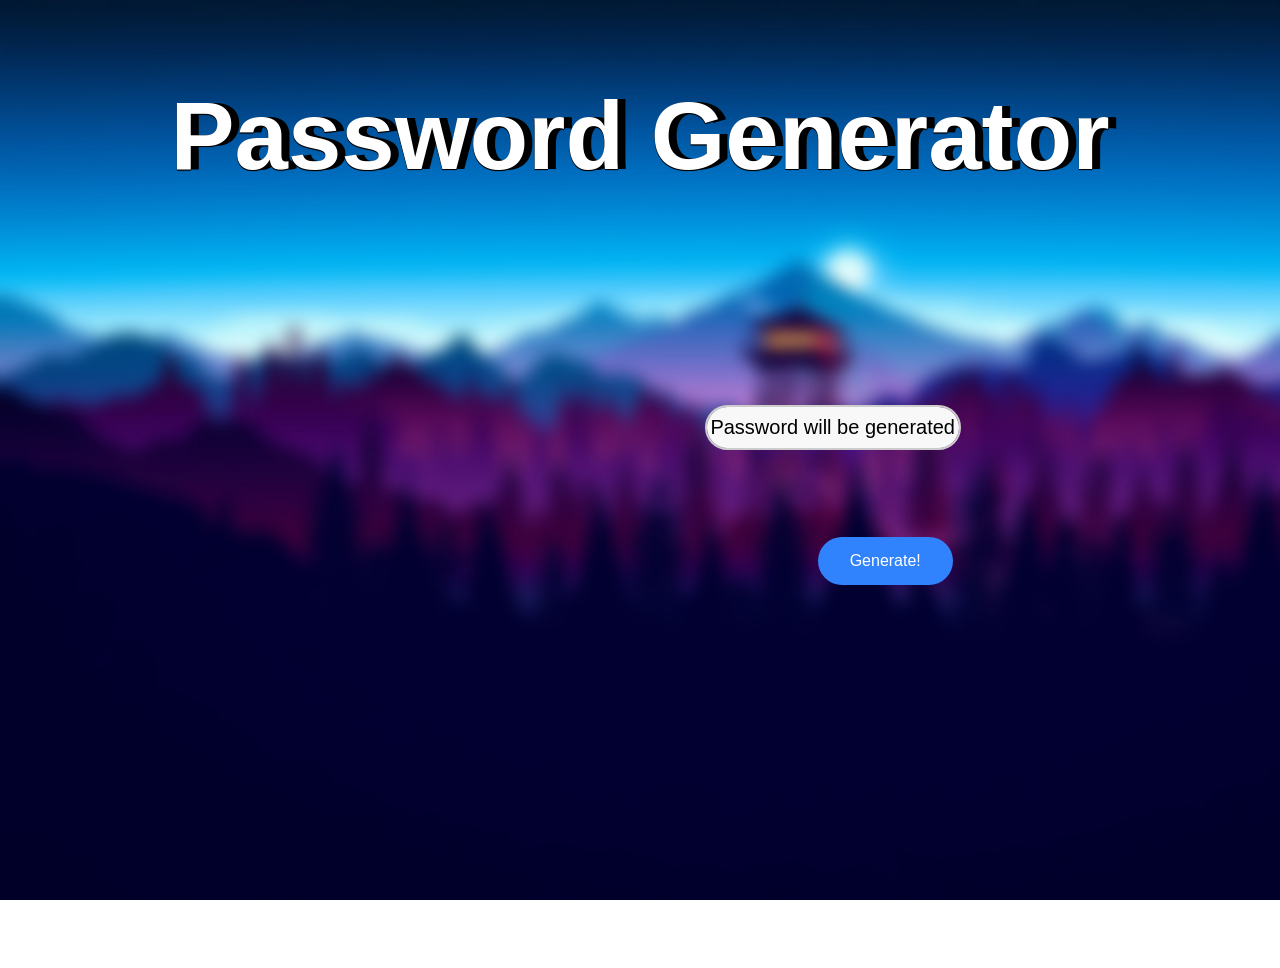
==== src/index.html @ 33dc2971 "added button functionality" ====
<!DOCTYPE html>
<html lang="en">
  <head>
    <meta charset="UTF-8" />
    <meta name="viewport" content="width=device-width, initial-scale=1.0" />
    
    <link
      rel="stylesheet"
      href="https://use.fontawesome.com/releases/v5.2.0/css/all.css"
      integrity="sha384-hWVjflwFxL6sNzntih27bfxkr27PmbbK/iSvJ+a4+0owXq79v+lsFkW54bOGbiDQ"
      crossorigin="anonymous"
    />
    <link rel="stylesheet" href="style/coolifier.css">
    <title>Password Generator</title>
   
  </head>

  <body id="backdrop">
    <div class="overlay"></div>
    
    <main id="home">
      <h1 class="header">
        Password Generator
      </h1>

      <div id="textBox">
      <textarea id="area" name="area" rows="5" cols="10" readonly>Password will be generated here. </textarea>
      </div>

      <div id = "generateButton"> 
        <button type="button" onclick="generatePassword()">Generate!</button>
      </div>

      <div class="icon">
        <a href="https://github.com/jordan-liubenov">
          <i class="fab fa-github fa-2x"></i>
        </a>
      </div>

    </main>
    <script src="js/script.js"></script>
  </body>
</html>
---- src/style/coolifier.css ----
* {
  box-sizing: border-box; }

body {
  background-color: #1f1f1f;
  color: white;
  height: 100%;
  margin: 0;
  font-family: "Readex Pro" ,Verdana, sans-serif;
  line-height: 1.5; 

  color: #fff;
    text-shadow: 8px 0 0 #000, 0 1px 1px #000, 0 1px 0 #000, 1px 0 0 #000;

}
  body#backdrop {
    background: url(../pictures/background.jpg);
    background-attachment: fixed;
    background-size: cover; }
    
h1 {font-weight: 580;}


h1.header {
  margin-top: 0;
  text-align: center;
  font-size: 6.0rem; }

.icon a {
  color: rgb(250, 250, 250);
    position: absolute;
    left: 1860px;
    top: 920px;
}

a:hover:before{
  transition: width 0.1s ease-in-out;
  content: "My GitHub! ";
  position: absolute;
  bottom: 1.0px;
  right: 55px;
}
  

main {
  padding: 4rem;
  min-height: calc(100vh - 60px); }

  main .icon {
  margin-top: 1rem; }

  main .icon a {
  padding: 0.4rem; }

  main .icon a:hover {
  color: #cf4dbe;
  transition: all 1.2s ease-in-out; }

  textarea{
    position: fixed;
    left: 78.3vh;
    bottom: 50vh;

    vertical-align:middle;

    font-family: "Readex Pro" ,Verdana, sans-serif;
    line-height: 1.8; 
    text-align: center;
    

    margin: auto;
    

    width: 20%;
    height: 5%;
    
    box-sizing: border-box;
    border: 2px solid #ccc;
    border-radius: 25px;
    background-color: #f8f8f8;
    font-size: 20px;
    resize: none;
  } 

 button {
  position: fixed;
  left: 90.85vh;
    bottom: 35vh;
  background-color: #3183fd; /* Green */
  border: none;
  border-radius: 25px;
  color: white;
  padding: 15px 32px;
  text-align: center;
  text-decoration: none;
  display: inline-block;
  font-size: 16px;
  font-family: "Readex Pro" ,Verdana, sans-serif;

  
}
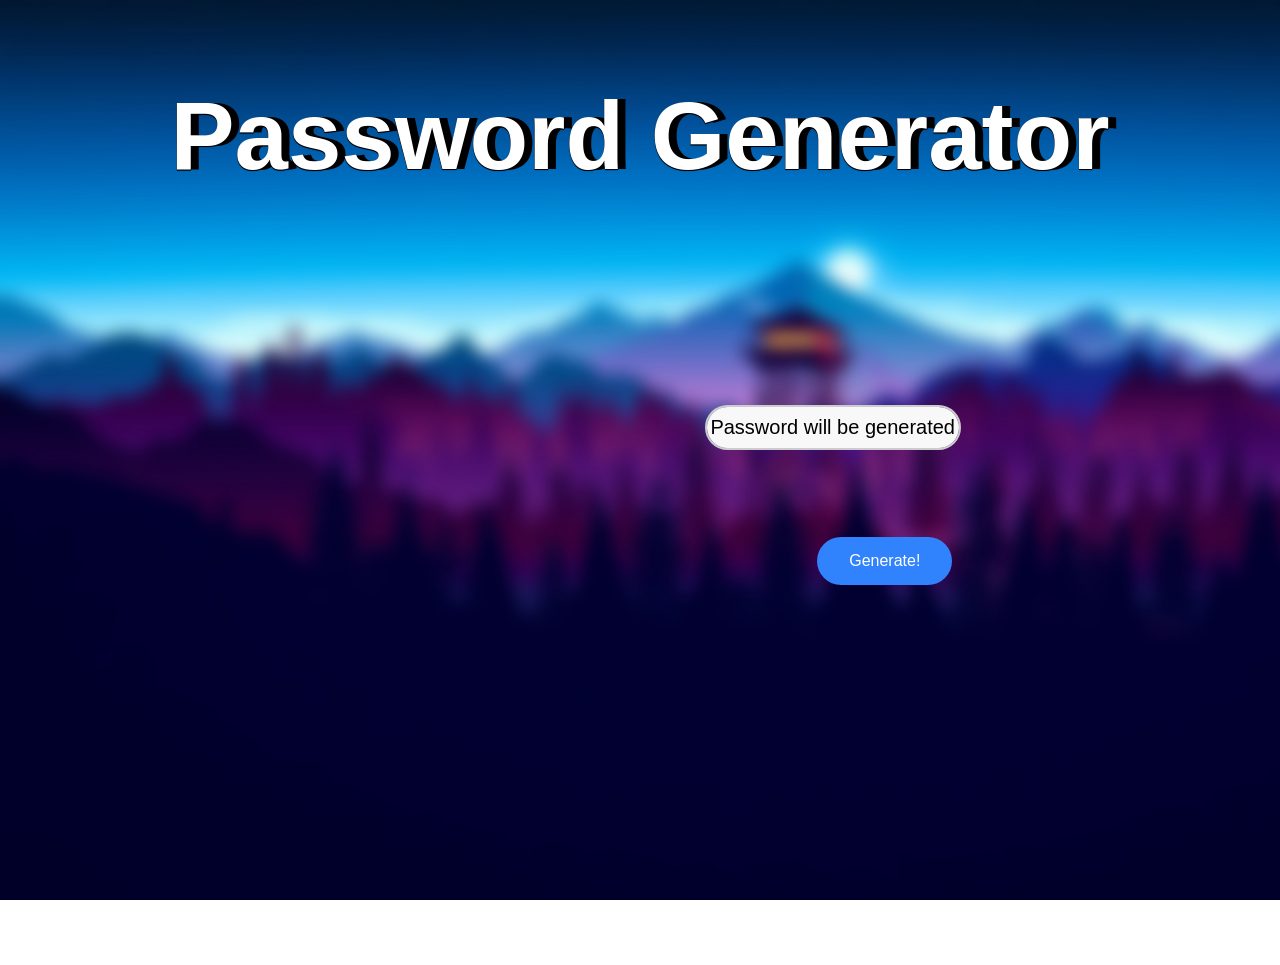
==== commit 893dbc24: "added random string generator function" ====
--- a/src/index.html
+++ b/src/index.html
@@ -31,6 +31,11 @@
         <button type="button" onclick="generatePassword()">Generate!</button>
       </div>
 
+    <!--   <div class="lengthSlider">
+        <p>Password Spicyness:</p>
+        <input type="range" min="1" max="24" value="12">
+      </div> -->
+
       <div class="icon">
         <a href="https://github.com/jordan-liubenov">
           <i class="fab fa-github fa-2x"></i>
--- a/src/style/coolifier.css
+++ b/src/style/coolifier.css
@@ -6,11 +6,7 @@
   color: white;
   height: 100%;
   margin: 0;
-  font-family: "Readex Pro" ,Verdana, sans-serif;
-  line-height: 1.5; 
-
-  color: #fff;
-    text-shadow: 8px 0 0 #000, 0 1px 1px #000, 0 1px 0 #000, 1px 0 0 #000;
+  
 
 }
   body#backdrop {
@@ -24,6 +20,13 @@
 h1.header {
   margin-top: 0;
   text-align: center;
+
+
+  font-family: "Readex Pro" ,Verdana, sans-serif;
+  line-height: 1.5; 
+
+  color: #fff;
+  text-shadow: 8px 0 0 #000, 0 1px 1px #000, 0 1px 0 #000, 1px 0 0 #000;
   font-size: 6.0rem; }
 
 .icon a {
@@ -36,6 +39,9 @@
 a:hover:before{
   transition: width 0.1s ease-in-out;
   content: "My GitHub! ";
+  font-family: "Readex Pro" ,Verdana, sans-serif;
+  line-height: 1.5; 
+
   position: absolute;
   bottom: 1.0px;
   right: 55px;
@@ -66,8 +72,7 @@
     font-family: "Readex Pro" ,Verdana, sans-serif;
     line-height: 1.8; 
     text-align: center;
-    
-
+    text-justify: calc();
     margin: auto;
     
 
@@ -82,11 +87,12 @@
     resize: none;
   } 
 
- button {
+  button {
   position: fixed;
-  left: 90.85vh;
+   left: 90.80vh;
     bottom: 35vh;
-  background-color: #3183fd; /* Green */
+
+  background-color: #3183fd; 
   border: none;
   border-radius: 25px;
   color: white;
@@ -96,9 +102,4 @@
   display: inline-block;
   font-size: 16px;
   font-family: "Readex Pro" ,Verdana, sans-serif;
-
-  
 }
-
-
-  
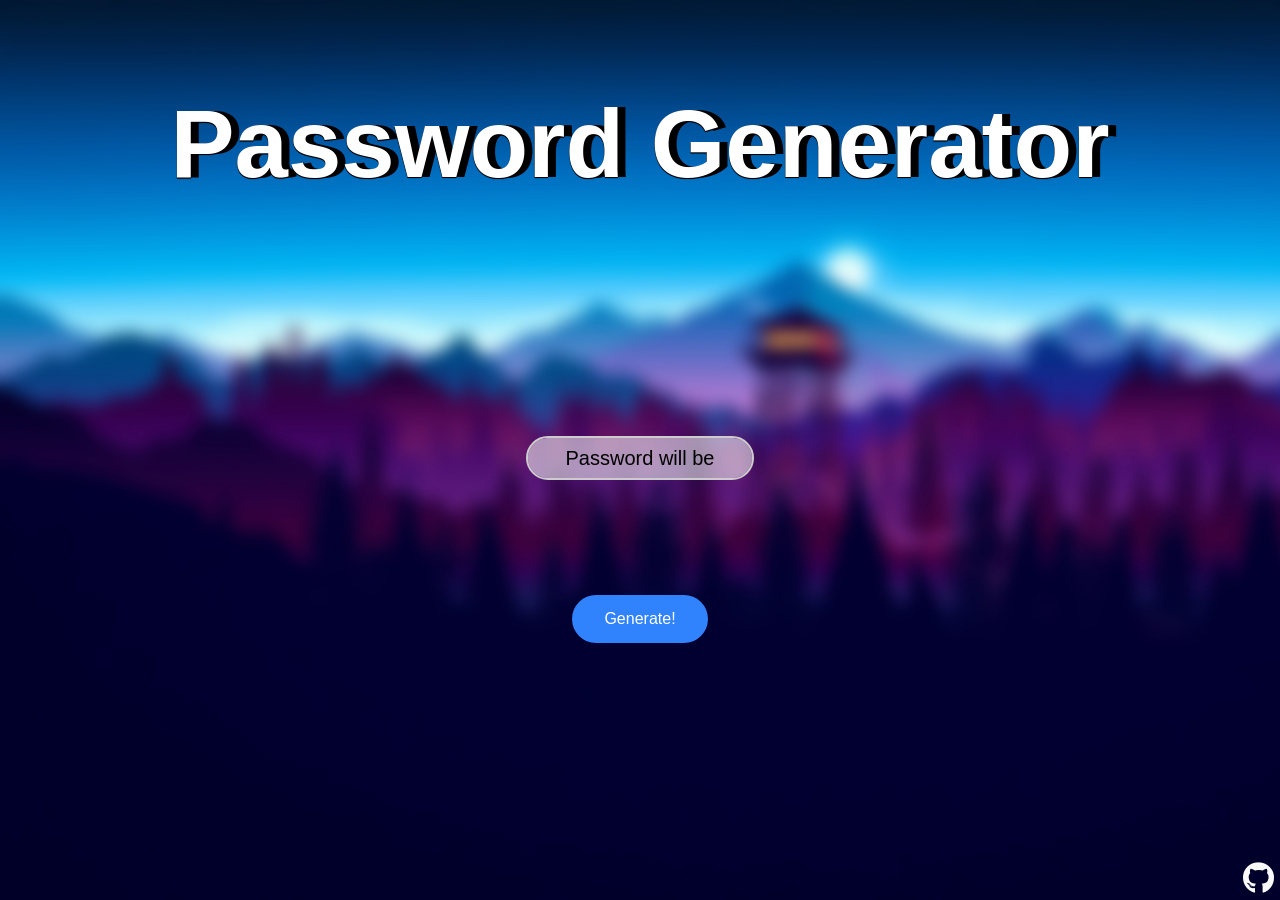
==== commit d97bba83: "fixed positioning in css" ====
--- a/src/index.html
+++ b/src/index.html
@@ -21,16 +21,16 @@
     <main id="home">
       <h1 class="header">
         Password Generator
+        <div id="textBox">
+          <textarea id="area" name="area" rows="1" cols="4" readonly>Password will be generated here.</textarea>
+          <div id = "generateButton"> 
+            <button class="button" onclick="generatePassword()">Generate!</button>
+          </div>
+
+          </div>
       </h1>
 
-      <div id="textBox">
-      <textarea id="area" name="area" rows="5" cols="10" readonly>Password will be generated here. </textarea>
-      </div>
-
-      <div id = "generateButton"> 
-        <button type="button" onclick="generatePassword()">Generate!</button>
-      </div>
-
+      
     <!--   <div class="lengthSlider">
         <p>Password Spicyness:</p>
         <input type="range" min="1" max="24" value="12">
--- a/src/style/coolifier.css
+++ b/src/style/coolifier.css
@@ -1,14 +1,6 @@
 * {
   box-sizing: border-box; }
 
-body {
-  background-color: #1f1f1f;
-  color: white;
-  height: 100%;
-  margin: 0;
-  
-
-}
   body#backdrop {
     background: url(../pictures/background.jpg);
     background-attachment: fixed;
@@ -31,16 +23,16 @@
 
 .icon a {
   color: rgb(250, 250, 250);
-    position: absolute;
-    left: 1860px;
-    top: 920px;
+  position: fixed;
+  bottom: 0;
+  right: 0;
 }
 
 a:hover:before{
   transition: width 0.1s ease-in-out;
-  content: "My GitHub! ";
+  content: "My GitHub!";
   font-family: "Readex Pro" ,Verdana, sans-serif;
-  line-height: 1.5; 
+  line-height: 1.2; 
 
   position: absolute;
   bottom: 1.0px;
@@ -63,35 +55,28 @@
   transition: all 1.2s ease-in-out; }
 
   textarea{
-    position: fixed;
-    left: 78.3vh;
-    bottom: 50vh;
-
-    vertical-align:middle;
-
+    position: relative;
+   
+    margin-top: 220px;
     font-family: "Readex Pro" ,Verdana, sans-serif;
     line-height: 1.8; 
     text-align: center;
-    text-justify: calc();
-    margin: auto;
     
-
+    
     width: 20%;
     height: 5%;
     
-    box-sizing: border-box;
+    
     border: 2px solid #ccc;
     border-radius: 25px;
-    background-color: #f8f8f8;
+    background-color: #f8f8f891;
     font-size: 20px;
     resize: none;
   } 
 
   button {
-  position: fixed;
-   left: 90.80vh;
-    bottom: 35vh;
-
+  cursor: pointer;
+  position: relative;   
   background-color: #3183fd; 
   border: none;
   border-radius: 25px;
@@ -103,3 +88,8 @@
   font-size: 16px;
   font-family: "Readex Pro" ,Verdana, sans-serif;
 }
+
+ .button:active{
+  transform: scale(0.95);
+   box-shadow: -2px 11px 11px -2px rgba(24, 112, 228, 0.24);
+}
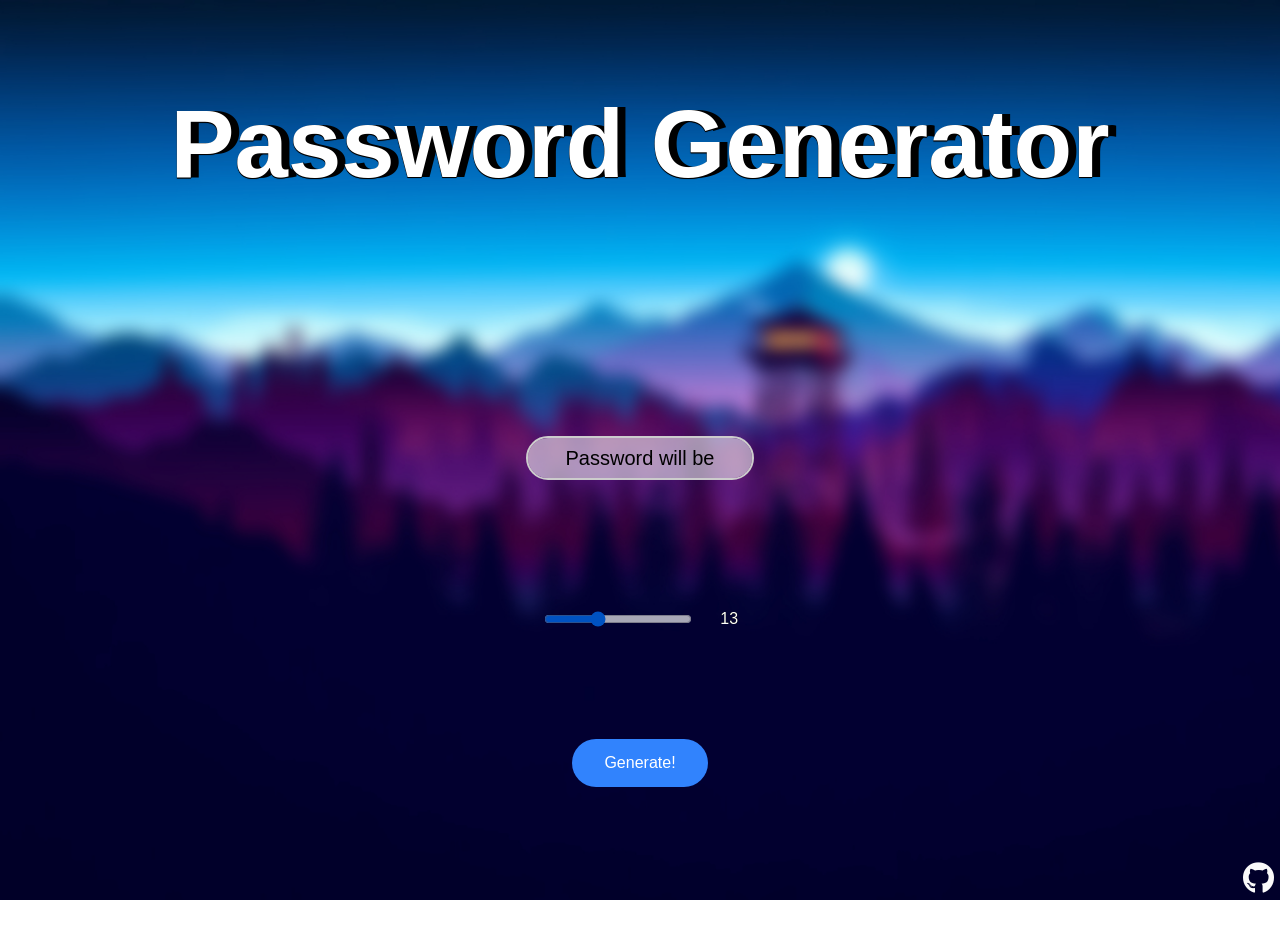
==== commit 4d1c7e1f: "added length slider functionality" ====
--- a/src/index.html
+++ b/src/index.html
@@ -1,48 +1,53 @@
 <!DOCTYPE html>
 <html lang="en">
-  <head>
-    <meta charset="UTF-8" />
-    <meta name="viewport" content="width=device-width, initial-scale=1.0" />
-    
-    <link
-      rel="stylesheet"
-      href="https://use.fontawesome.com/releases/v5.2.0/css/all.css"
-      integrity="sha384-hWVjflwFxL6sNzntih27bfxkr27PmbbK/iSvJ+a4+0owXq79v+lsFkW54bOGbiDQ"
-      crossorigin="anonymous"
-    />
-    <link rel="stylesheet" href="style/coolifier.css">
-    <title>Password Generator</title>
-   
-  </head>
 
-  <body id="backdrop">
-    <div class="overlay"></div>
-    
-    <main id="home">
-      <h1 class="header">
-        Password Generator
-        <div id="textBox">
-          <textarea id="area" name="area" rows="1" cols="4" readonly>Password will be generated here.</textarea>
-          <div id = "generateButton"> 
-            <button class="button" onclick="generatePassword()">Generate!</button>
-          </div>
+<head>
+  <meta charset="UTF-8" />
+  <meta name="viewport" content="width=device-width, initial-scale=1.0" />
 
-          </div>
-      </h1>
+  <link rel="stylesheet" href="https://use.fontawesome.com/releases/v5.2.0/css/all.css"
+    integrity="sha384-hWVjflwFxL6sNzntih27bfxkr27PmbbK/iSvJ+a4+0owXq79v+lsFkW54bOGbiDQ" crossorigin="anonymous" />
+  <link rel="stylesheet" href="style/coolifier.css">
+  <title>Password Generator</title>
 
-      
-    <!--   <div class="lengthSlider">
-        <p>Password Spicyness:</p>
-        <input type="range" min="1" max="24" value="12">
-      </div> -->
+</head>
 
-      <div class="icon">
-        <a href="https://github.com/jordan-liubenov">
-          <i class="fab fa-github fa-2x"></i>
-        </a>
+<body id="backdrop">
+  <div class="overlay"></div>
+
+  <main id="home">
+    <h1 class="header">
+      Password Generator
+      <div id="textBox">
+        <textarea id="area" name="area" rows="1" cols="1" readonly>Password will be generated here.</textarea>
+
+        <div class="lengthSlider">
+          
+          <input type="range" min="6" max="26"  value="13" class="slider" id = "lengthRange">  
+          <label for="lengthRange" id = "sliderLabel"></label>
+
+        </div>
+
+        <div id="generateButton">
+          <button class="button" onclick="generatePassword()">Generate!</button>
+        </div>
+
       </div>
 
-    </main>
-    <script src="js/script.js"></script>
-  </body>
-</html>
+    
+
+    </h1>
+
+
+
+    <div class="icon">
+      <a href="https://github.com/jordan-liubenov">
+        <i class="fab fa-github fa-2x"></i>
+      </a>
+    </div>
+
+  </main>
+  <script src="js/script.js"></script>
+</body>
+
+</html>
--- a/src/style/coolifier.css
+++ b/src/style/coolifier.css
@@ -6,20 +6,21 @@
     background-attachment: fixed;
     background-size: cover; }
     
-h1 {font-weight: 580;}
 
 
 h1.header {
   margin-top: 0;
   text-align: center;
 
+  font-weight: 580;
+  color: #fff;
+  text-shadow: 8px 0 0 #000, 0 1px 1px #000, 0 1px 0 #000, 1px 0 0 #000;
+  font-size: 6.0rem;
 
   font-family: "Readex Pro" ,Verdana, sans-serif;
   line-height: 1.5; 
 
-  color: #fff;
-  text-shadow: 8px 0 0 #000, 0 1px 1px #000, 0 1px 0 #000, 1px 0 0 #000;
-  font-size: 6.0rem; }
+ }
 
 .icon a {
   color: rgb(250, 250, 250);
@@ -61,11 +62,9 @@
     font-family: "Readex Pro" ,Verdana, sans-serif;
     line-height: 1.8; 
     text-align: center;
-    
-    
+       
     width: 20%;
     height: 5%;
-    
     
     border: 2px solid #ccc;
     border-radius: 25px;
@@ -76,7 +75,8 @@
 
   button {
   cursor: pointer;
-  position: relative;   
+  position: relative; 
+  
   background-color: #3183fd; 
   border: none;
   border-radius: 25px;
@@ -93,3 +93,39 @@
   transform: scale(0.95);
    box-shadow: -2px 11px 11px -2px rgba(24, 112, 228, 0.24);
 }
+
+
+
+.slider{
+  position: relative;
+  
+  
+  margin-top: -20VH;
+
+  width: 13%;
+  
+  height: 10px;
+  background: #d3d3d3;
+  border-radius: 25px;
+  outline: none;
+  opacity: 0.7;
+  -webkit-transition: .2s;
+  transition: opacity .2s;
+  
+}
+
+.slider:hover {
+  opacity: 1;
+  cursor: pointer;
+}
+
+.lengthRange,
+label {
+    font: 1rem "Readex Pro", sans-serif;
+    font-weight: 180;
+  color: rgb(255, 255, 255);
+  text-shadow: 0px 0 0 #000, 0 0px 0px #000, 0 0px 0 #000, 0px 0 0 #000;
+  text-align:center;
+  line-height: -2.0; 
+  
+}
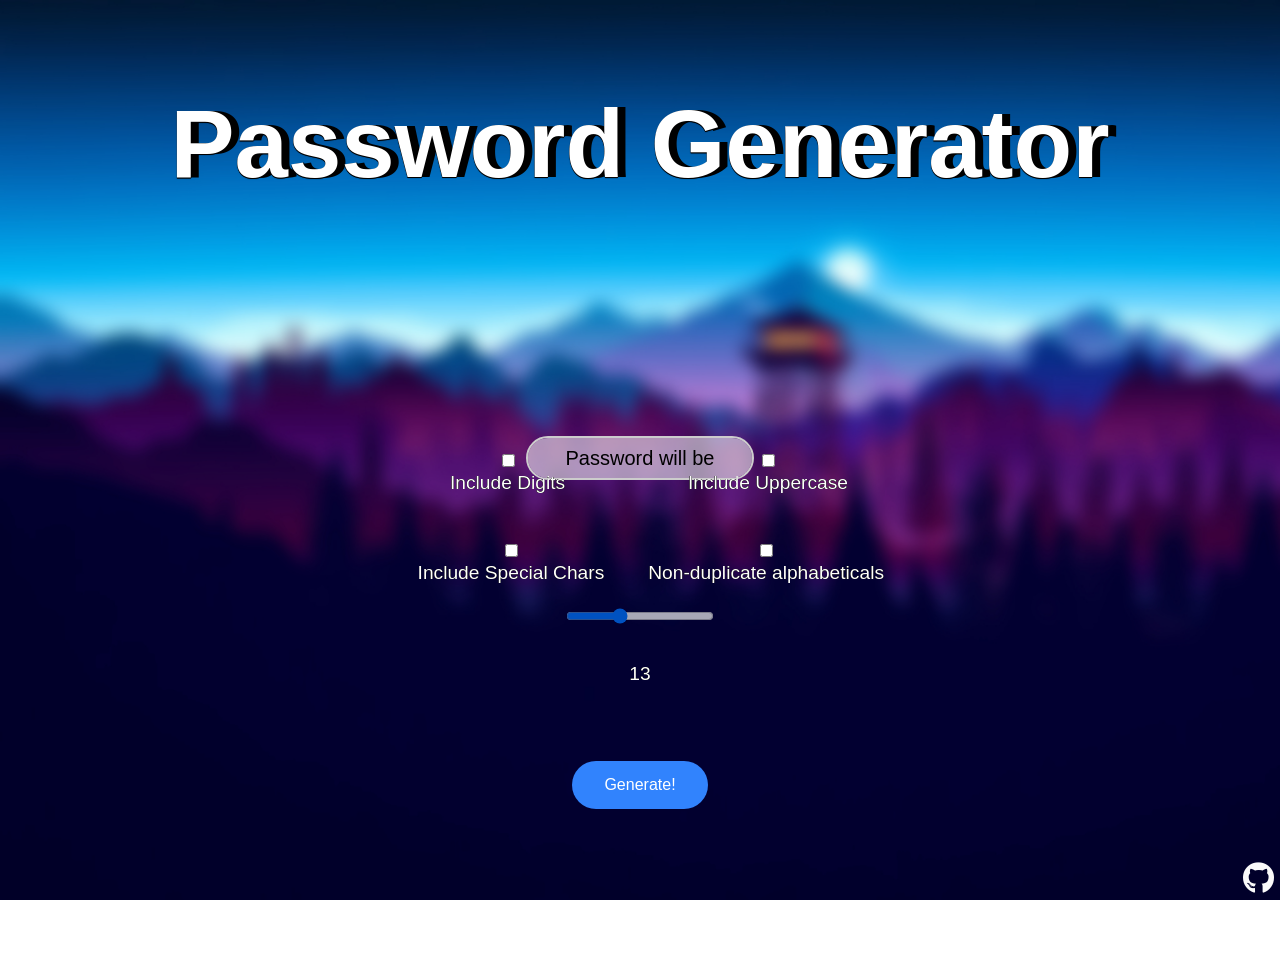
==== commit 112b2528: "added checkboxes for different parameters" ====
--- a/src/index.html
+++ b/src/index.html
@@ -19,25 +19,44 @@
     <h1 class="header">
       Password Generator
       <div id="textBox">
-        <textarea id="area" name="area" rows="1" cols="1" readonly>Password will be generated here.</textarea>
-
+        <textarea id="area" name="area" rows="1" cols="1" readonly>Password will be generated here.</textarea>       
         <div class="lengthSlider">
-          
-          <input type="range" min="6" max="26"  value="13" class="slider" id = "lengthRange">  
-          <label for="lengthRange" id = "sliderLabel"></label>
-
+          <input type="range" min="6" max="26" value="13" class="slider" id="lengthRange">
+          <label for="lengthRange" id="sliderLabel"></label>
         </div>
 
         <div id="generateButton">
+          
           <button class="button" onclick="generatePassword()">Generate!</button>
+
+        
         </div>
-
+        
       </div>
-
-    
 
     </h1>
 
+    <div class="checkboxOne">
+      <input type="checkbox" id="upperBox" name="upperCase" value="ValueOne">  
+      <label for="upperBox"> Include Uppercase</label><br> 
+    </div>
+
+
+    <div class="checkboxTwo">
+      <input type="checkbox" id="digitBox" name="digits" value="ValueTwo">  
+      <label for="digitbox"> Include Digits</label><br> 
+    </div>
+
+
+    <div class="checkboxThree">
+      <input type="checkbox" id="specialBox" name="specials" value="ValueThree">  
+      <label for="digitbox"> Include Special Chars</label><br> 
+    </div>
+    
+    <div class="checkboxFour">
+      <input type="checkbox" id="nonDupe" name="noDupe" value="ValueFour">  
+      <label for="digitbox"> Non-duplicate alphabeticals</label><br> 
+    </div>
 
 
     <div class="icon">
--- a/src/style/coolifier.css
+++ b/src/style/coolifier.css
@@ -12,6 +12,8 @@
   margin-top: 0;
   text-align: center;
 
+
+  
   font-weight: 580;
   color: #fff;
   text-shadow: 8px 0 0 #000, 0 1px 1px #000, 0 1px 0 #000, 1px 0 0 #000;
@@ -64,8 +66,7 @@
     text-align: center;
        
     width: 20%;
-    height: 5%;
-    
+   
     border: 2px solid #ccc;
     border-radius: 25px;
     background-color: #f8f8f891;
@@ -95,16 +96,13 @@
 }
 
 
-
 .slider{
   position: relative;
   
-  
-  margin-top: -20VH;
-
+  margin-top: 2vh;
   width: 13%;
   
-  height: 10px;
+  
   background: #d3d3d3;
   border-radius: 25px;
   outline: none;
@@ -128,4 +126,54 @@
   text-align:center;
   line-height: -2.0; 
   
-}+  display:block
+}
+
+.checkboxOne{
+  position: absolute;
+  top: 50vh;
+  right: 48vh;
+}
+.checkboxOne, label{
+  text-align: center;
+  font: 1.2rem "Readex Pro", sans-serif;
+    font-weight: 200;
+}
+
+.checkboxTwo{
+  position: absolute;
+  top: 50vh;
+  left: 50vh;
+}
+.checkboxTwo, label{
+  text-align: center;
+  font: 1.2rem "Readex Pro", sans-serif;
+    font-weight: 200;
+}
+
+.checkboxThree{
+  position: absolute;
+  top: 60vh;
+  left: 46.4vh;
+}
+.checkboxThree, label{
+  text-align: center;
+  font: 1.2rem "Readex Pro", sans-serif;
+    font-weight: 200;
+}
+
+.checkboxFour{
+  position: absolute;
+  top: 60vh;
+  right: 44vh;
+}
+.checkboxFour, label{
+  text-align: center;
+  font: 1.2rem "Readex Pro", sans-serif;
+    font-weight: 200;
+}
+
+
+
+
+
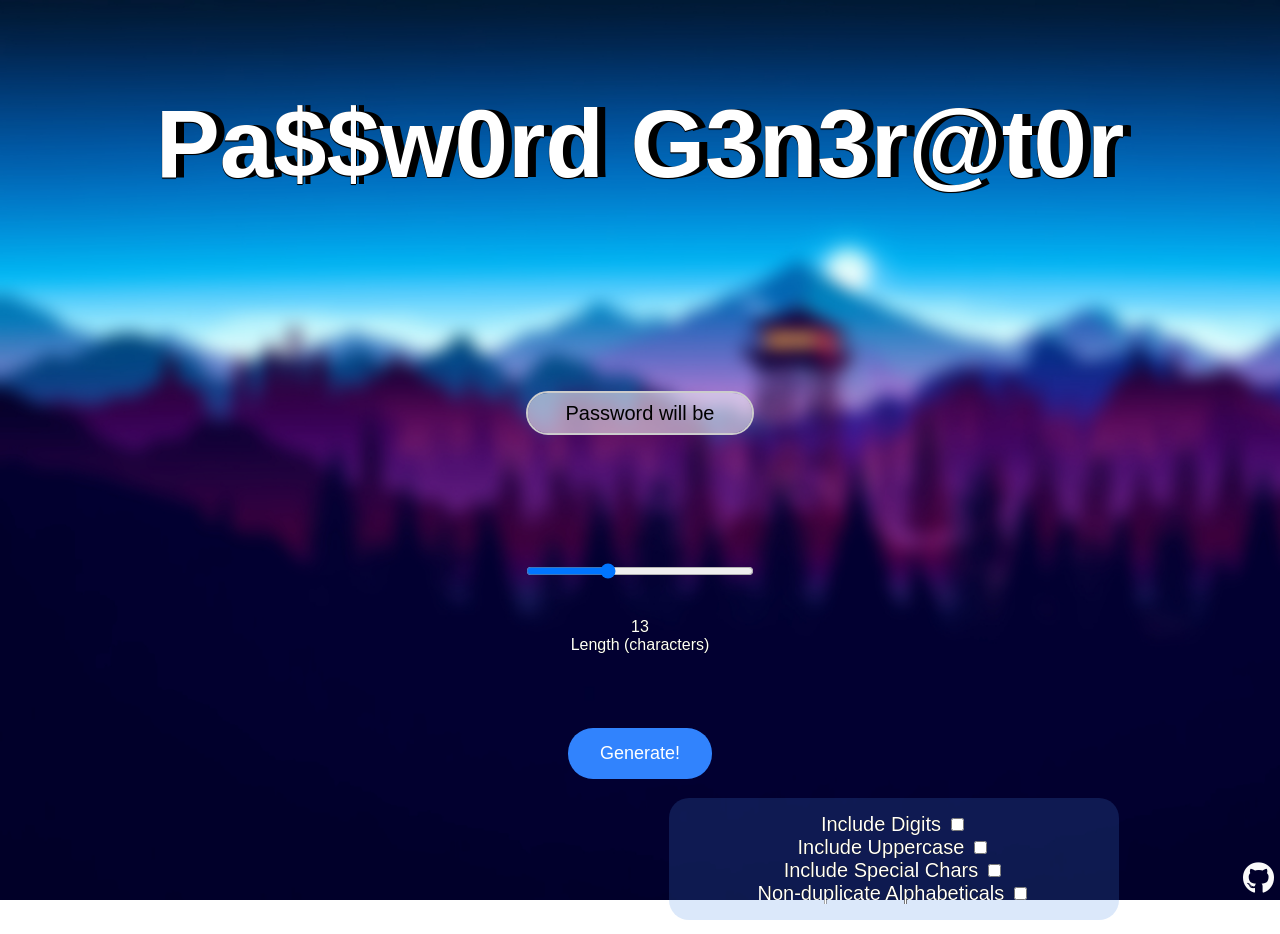
==== commit c9a167af: "started working on different parameter algorithms" ====
--- a/src/index.html
+++ b/src/index.html
@@ -17,46 +17,47 @@
 
   <main id="home">
     <h1 class="header">
-      Password Generator
+      Pa$$w0rd G3n3r@t0r
       <div id="textBox">
-        <textarea id="area" name="area" rows="1" cols="1" readonly>Password will be generated here.</textarea>       
+        <textarea id="area" name="area" rows="1" cols="1" readonly>Password will be generated here.</textarea>   
+           
         <div class="lengthSlider">
           <input type="range" min="6" max="26" value="13" class="slider" id="lengthRange">
           <label for="lengthRange" id="sliderLabel"></label>
+          <label for="sliderLabel" id="spicy">Length (characters)</label> 
         </div>
 
-        <div id="generateButton">
-          
           <button class="button" onclick="generatePassword()">Generate!</button>
+   
 
-        
+          <div class= "checkboxes">
+
+            <label class="container">Include Digits
+              <input type="checkbox" id = "digitBox"  onclick="checkDigitBox()">
+              <span class="checkmark"></span>
+            </label>
+      
+          <label class="container">Include Uppercase
+            <input type="checkbox" id = "upperBox" onclick="checkUpperBox()">
+            <span class="checkmark"></span>
+          </label>   
+          <label class="container">Include Special Chars
+            <input type="checkbox" id = "specialBox" onclick="checkSpecialBox()">
+            <span class="checkmark"></span>
+          </label>
+          <label class="container">Non-duplicate Alphabeticals
+            <input type="checkbox" id = "duplicateBox" onclick="checkDuplicateBox()">
+            <span class="checkmark"></span>
+          </label>
         </div>
-        
+
+
       </div>
 
     </h1>
 
-    <div class="checkboxOne">
-      <input type="checkbox" id="upperBox" name="upperCase" value="ValueOne">  
-      <label for="upperBox"> Include Uppercase</label><br> 
-    </div>
+  
 
-
-    <div class="checkboxTwo">
-      <input type="checkbox" id="digitBox" name="digits" value="ValueTwo">  
-      <label for="digitbox"> Include Digits</label><br> 
-    </div>
-
-
-    <div class="checkboxThree">
-      <input type="checkbox" id="specialBox" name="specials" value="ValueThree">  
-      <label for="digitbox"> Include Special Chars</label><br> 
-    </div>
-    
-    <div class="checkboxFour">
-      <input type="checkbox" id="nonDupe" name="noDupe" value="ValueFour">  
-      <label for="digitbox"> Non-duplicate alphabeticals</label><br> 
-    </div>
 
 
     <div class="icon">
--- a/src/style/coolifier.css
+++ b/src/style/coolifier.css
@@ -1,10 +1,13 @@
 * {
-  box-sizing: border-box; }
+  box-sizing: border-box; 
+  
+}
 
   body#backdrop {
     background: url(../pictures/background.jpg);
     background-attachment: fixed;
-    background-size: cover; }
+    background-size: cover;
+     }
     
 
 
@@ -60,7 +63,7 @@
   textarea{
     position: relative;
    
-    margin-top: 220px;
+    margin-top: 175px;
     font-family: "Readex Pro" ,Verdana, sans-serif;
     line-height: 1.8; 
     text-align: center;
@@ -86,7 +89,7 @@
   text-align: center;
   text-decoration: none;
   display: inline-block;
-  font-size: 16px;
+  font-size: 18px;
   font-family: "Readex Pro" ,Verdana, sans-serif;
 }
 
@@ -100,80 +103,47 @@
   position: relative;
   
   margin-top: 2vh;
-  width: 13%;
+  width: 20%;
   
   
   background: #d3d3d3;
   border-radius: 25px;
   outline: none;
-  opacity: 0.7;
-  -webkit-transition: .2s;
-  transition: opacity .2s;
-  
+
 }
 
 .slider:hover {
-  opacity: 1;
   cursor: pointer;
 }
 
 .lengthRange,
 label {
+  position: relative;
     font: 1rem "Readex Pro", sans-serif;
-    font-weight: 180;
+    font-weight: 380;
   color: rgb(255, 255, 255);
   text-shadow: 0px 0 0 #000, 0 0px 0px #000, 0 0px 0 #000, 0px 0 0 #000;
   text-align:center;
   line-height: -2.0; 
+  width: 100%;
+  display:block
   
-  display:block
 }
 
-.checkboxOne{
+.checkboxes{
+  padding-top: 15px;
+  padding-bottom: 15px;
   position: absolute;
-  top: 50vh;
-  right: 48vh;
-}
-.checkboxOne, label{
+  left: 74.3vh;
+
   text-align: center;
-  font: 1.2rem "Readex Pro", sans-serif;
-    font-weight: 200;
+  background-color: rgba(68, 136, 226, 0.192);
+  border-radius: 20px;
+  width: 50vh;
+  font-size: 2rem;
 }
 
-.checkboxTwo{
-  position: absolute;
-  top: 50vh;
-  left: 50vh;
-}
-.checkboxTwo, label{
-  text-align: center;
-  font: 1.2rem "Readex Pro", sans-serif;
-    font-weight: 200;
+.container{
+  font-size: 20px;
 }
 
-.checkboxThree{
-  position: absolute;
-  top: 60vh;
-  left: 46.4vh;
-}
-.checkboxThree, label{
-  text-align: center;
-  font: 1.2rem "Readex Pro", sans-serif;
-    font-weight: 200;
-}
-
-.checkboxFour{
-  position: absolute;
-  top: 60vh;
-  right: 44vh;
-}
-.checkboxFour, label{
-  text-align: center;
-  font: 1.2rem "Readex Pro", sans-serif;
-    font-weight: 200;
-}
-
-
-
-
-
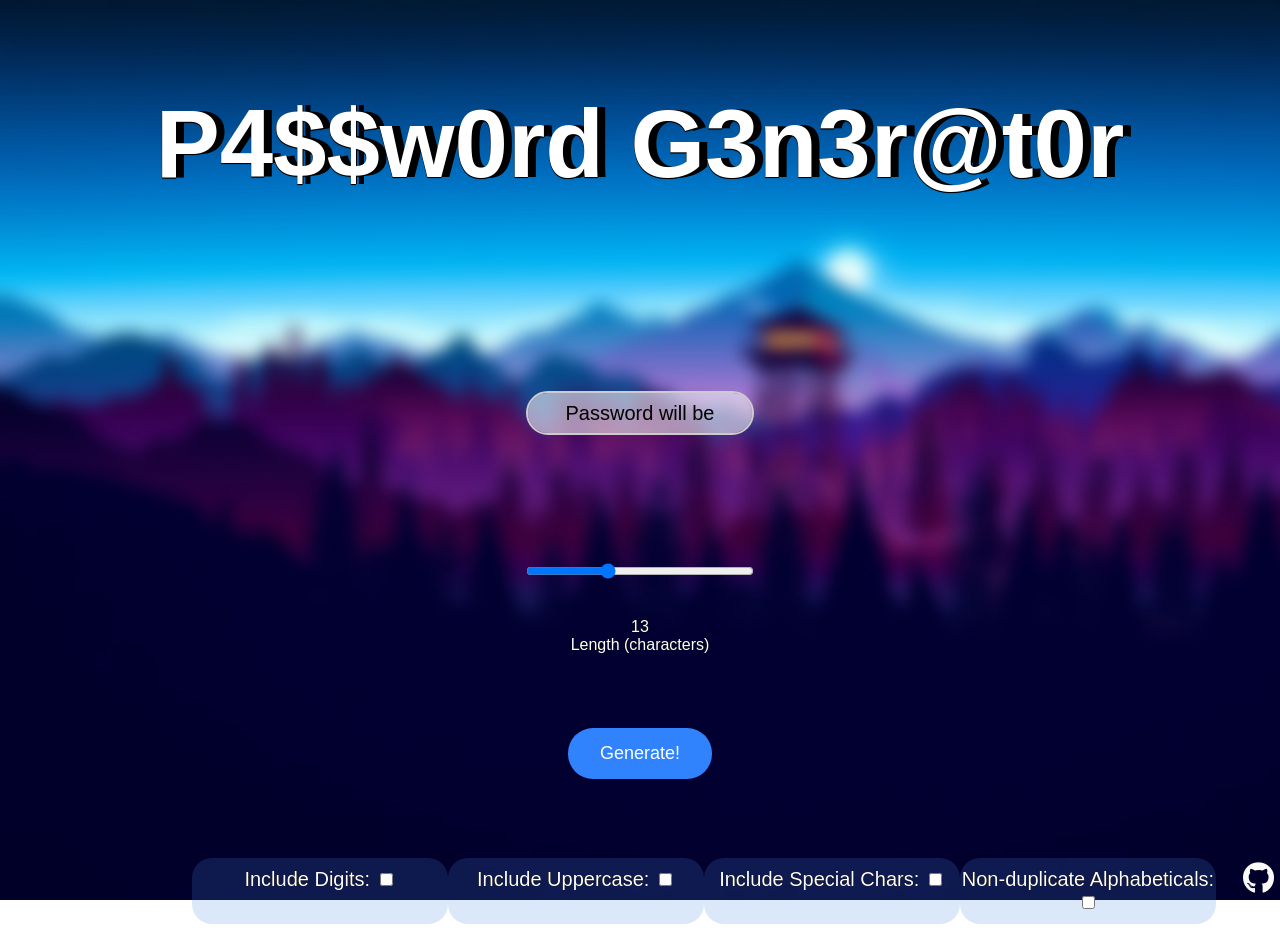
==== commit 092850d0: "added (partial) checkbox functionality and new checkbox layout" ====
--- a/src/index.html
+++ b/src/index.html
@@ -17,7 +17,7 @@
 
   <main id="home">
     <h1 class="header">
-      Pa$$w0rd G3n3r@t0r
+      P4$$w0rd G3n3r@t0r
       <div id="textBox">
         <textarea id="area" name="area" rows="1" cols="1" readonly>Password will be generated here.</textarea>   
            
@@ -32,20 +32,20 @@
 
           <div class= "checkboxes">
 
-            <label class="container">Include Digits
+            <label class="container">Include Digits:
               <input type="checkbox" id = "digitBox"  onclick="checkDigitBox()">
               <span class="checkmark"></span>
             </label>
       
-          <label class="container">Include Uppercase
+          <label class="container">Include Uppercase:
             <input type="checkbox" id = "upperBox" onclick="checkUpperBox()">
             <span class="checkmark"></span>
           </label>   
-          <label class="container">Include Special Chars
+          <label class="container">Include Special Chars:
             <input type="checkbox" id = "specialBox" onclick="checkSpecialBox()">
             <span class="checkmark"></span>
           </label>
-          <label class="container">Non-duplicate Alphabeticals
+          <label class="container">Non-duplicate Alphabeticals:
             <input type="checkbox" id = "duplicateBox" onclick="checkDuplicateBox()">
             <span class="checkmark"></span>
           </label>
--- a/src/style/coolifier.css
+++ b/src/style/coolifier.css
@@ -24,7 +24,7 @@
 
   font-family: "Readex Pro" ,Verdana, sans-serif;
   line-height: 1.5; 
-
+  
  }
 
 .icon a {
@@ -128,22 +128,30 @@
   width: 100%;
   display:block
   
+  
 }
 
 .checkboxes{
   padding-top: 15px;
   padding-bottom: 15px;
   position: absolute;
-  left: 74.3vh;
-
+  
+  display:-webkit-box;
+  width: 20%;
+  margin: 0 auto;
   text-align: center;
-  background-color: rgba(68, 136, 226, 0.192);
-  border-radius: 20px;
-  width: 50vh;
+  margin-left:120px;
+  margin-top: 45px;
   font-size: 2rem;
+ 
 }
 
 .container{
+  background-color: rgba(68, 136, 226, 0.192);
+  border-radius: 20px;
   font-size: 20px;
+  padding-top: 10px;
+  padding-bottom: 10px;
 }
 
+
